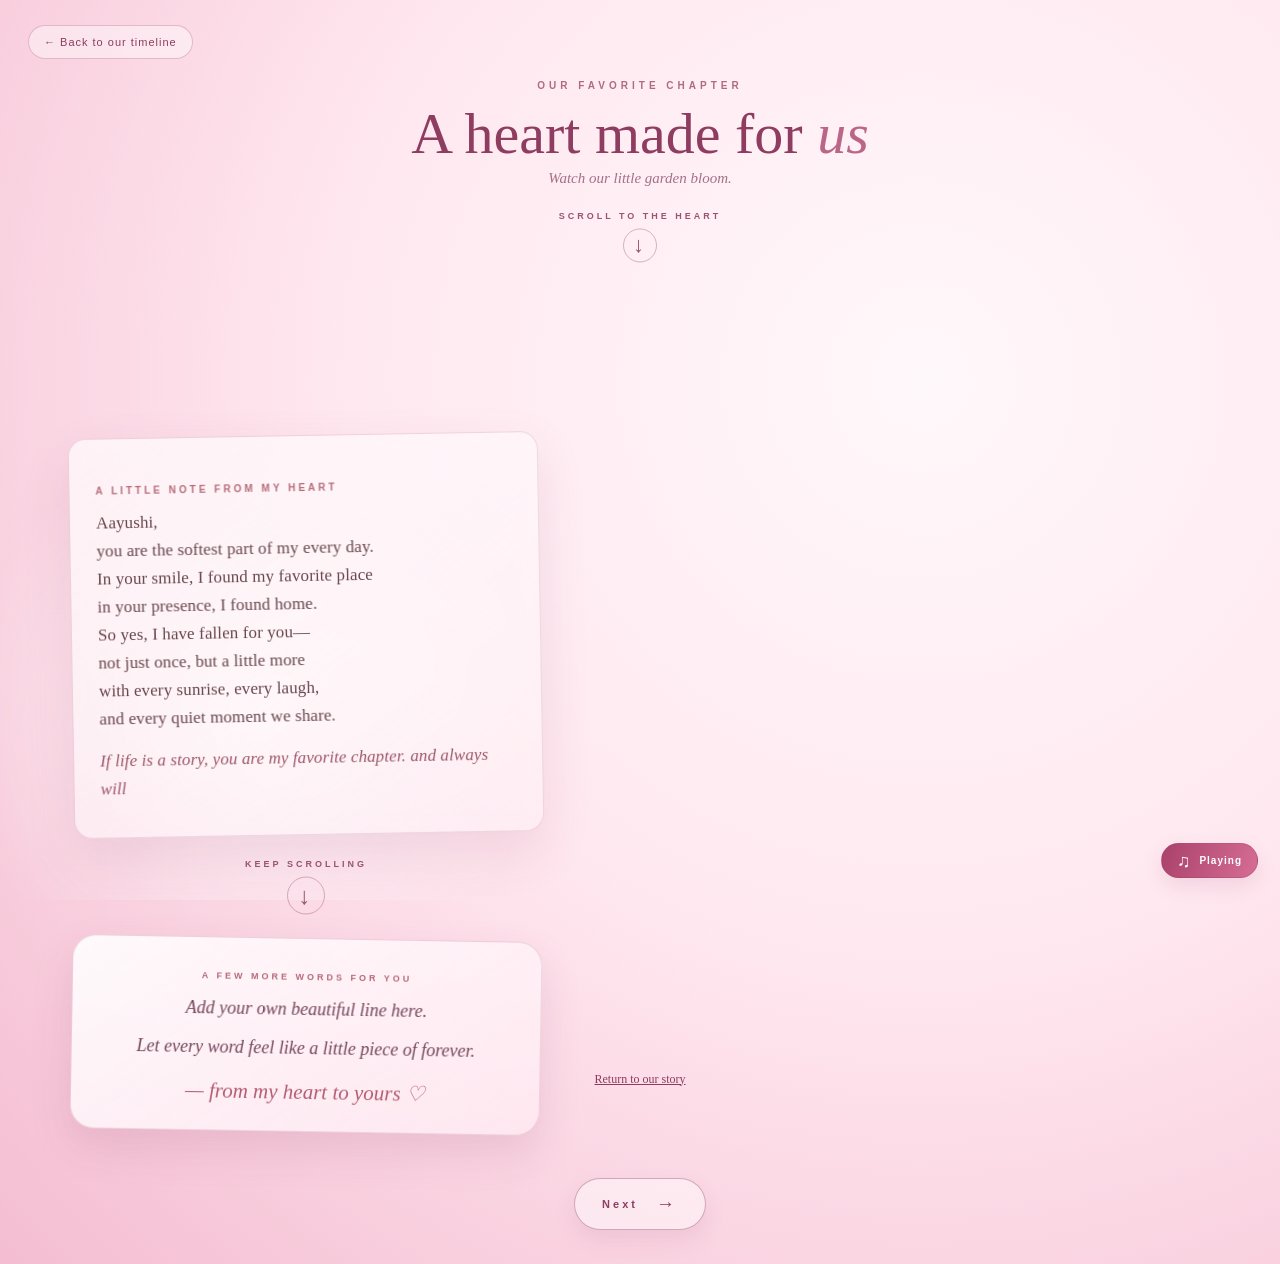
==== heart.html @ f947dd68 "Restore heart page column alignment Co-authored-by: Copilot <223556219+Copilot@users.noreply.github." ====
<!DOCTYPE HTML>
<html lang="en">
<head>
    <meta charset="UTF-8">
    <meta name="viewport" content="width=device-width, initial-scale=1.0">
    <title>Our Heart | Our Love Story</title>
    <link href="css/default.css" type="text/css" rel="stylesheet">
    <script type="text/javascript" src="js/jquery.js"></script>
    <script type="text/javascript" src="js/garden.js"></script>
    <script type="text/javascript" src="js/functions.js"></script>
</head>
<body class="heart-page">
    <audio id="heartSong" autoplay loop preload="auto">
        <source src="LIGHT%20IT%20UP.mp3" type="audio/mpeg">
    </audio>
    <button id="heartMusicToggle" class="heart-music-toggle" type="button" aria-pressed="false"
        aria-label="Play Light It Up">
        <span aria-hidden="true">♫</span><span id="heartMusicLabel">Play song</span>
    </button>
    <a class="back-to-gallery" href="index.html">← Back to our timeline</a>
    <header class="heart-heading">
        <span class="heart-eyebrow">OUR FAVORITE CHAPTER</span>
        <h1>A heart made for <em>us</em></h1>
        <p>Watch our little garden bloom.</p>
        <a class="heart-scroll-cue" href="#loveHeart">
            <span>SCROLL TO THE HEART</span>
            <strong aria-hidden="true">↓</strong>
        </a>
    </header>
    <div id="mainDiv">
        <div id="content">
            <div class="heart-copy-column">
              <div id="code" class="love-letter-code">
                <span class="letter-kicker">A little note from my heart</span><br>
                <span class="letter-line">Aayushi,</span><br>
                <span class="letter-line">you are the softest part of my every day.</span><br>
                <span class="letter-line">In your smile, I found my favorite place</span><br>
                <span class="letter-line">in your presence, I found home.</span><br>
                <span class="letter-line">So yes, I have fallen for you—</span><br>
                <span class="letter-line">not just once, but a little more</span><br>
                <span class="letter-line">with every sunrise, every laugh,</span><br>
                <span class="letter-line">and every quiet moment we share.</span><br>
                <span class="letter-ending">If life is a story, you are my favorite chapter. and always will</span>
              </div>
              <a class="heart-next-cue" href="#loveHeart" aria-label="Scroll down to our heart">
                <span>KEEP SCROLLING</span>
                <strong aria-hidden="true">↓</strong>
              </a>
              <section class="heart-writing-card" aria-label="A space for your message">
                <span class="writing-kicker">A few more words for you</span>
                <p class="writing-line">Add your own beautiful line here.</p>
                <p class="writing-line">Let every word feel like a little piece of forever.</p>
                <p class="writing-signature">— from my heart to yours ♡</p>
              </section>
            </div>
            <div id="loveHeart">
                <canvas id="garden"></canvas>
                <div id="words">
                    <div id="messages">
                        Aayushi, So yes I have fallen for you and its been this much time it run forever cause no matter what none can replace your place in me !
                        <div id="elapseClock"></div>
                    </div>
                    <div id="loveu">
                        <div class="signature">by sarthak</div>
                    </div>
                </div>
            </div>
        </div>
        <div id="copyright">
            <a href="index.html">Return to our story</a>
        </div>
    </div>
    <div class="next-step">
        <button id="nextButton" class="next-button" type="button">Next <span>→</span></button>
    </div>
    <div id="feedbackModal" class="feedback-modal" role="dialog" aria-modal="true"
        aria-labelledby="feedbackTitle" aria-describedby="feedbackText" hidden>
        <div class="feedback-card">
            <button id="feedbackClose" class="feedback-close" type="button" aria-label="Close">×</button>
            <span class="feedback-sparkle">✦</span>
            <h2 id="feedbackTitle">Did you like it, Aayushi?</h2>
            <p id="feedbackText">This little universe was made just for you.</p>
            <div id="feedbackActions" class="feedback-actions">
                <button class="feedback-choice" type="button" data-answer="yes">Yes, I loved it</button>
                <button class="feedback-choice feedback-choice-soft" type="button" data-answer="no">No</button>
            </div>
            <form id="feelingForm" class="feeling-form" hidden>
                <label for="feelingInput">Tell me what you feel</label>
                <textarea id="feelingInput" rows="3" maxlength="240" placeholder="Write from your heart..."></textarea>
                <button class="feedback-submit" type="submit">Text me on Insta what you felt ♡</button>
            </form>
            <p id="feedbackResult" class="feedback-result" role="status" aria-live="polite"></p>
        </div>
    </div>
    <script type="text/javascript">
        var offsetX;
        var offsetY;
        var together = new Date();
        together.setFullYear(2026, 7, 14);
        together.setHours(0, 0, 0, 0);

        if (!document.createElement("canvas").getContext) {
            var msg = document.createElement("div");
            msg.id = "errorMsg";
            msg.innerHTML = "Your browser does not support HTML5 canvas.";
            document.body.appendChild(msg);
            $("#code").css("display", "none");
        } else {
            function centerHeart() {
                offsetX = $("#garden").width() / 2;
                offsetY = $("#garden").height() / 2;
            }
            getHeartPoint = function (angle) {
                var radians = angle / Math.PI;
                var isMobile = gardenCanvas.width < 600;
                var size = isMobile ? 0.88 : 1.1;
                var heightSize = isMobile ? 0.82 : 1;
                var scale = Math.min(size, gardenCanvas.width / 670 * size, gardenCanvas.height / 625 * heightSize);
                var x = scale * 19.5 * (16 * Math.pow(Math.sin(radians), 3));
                var y = scale * -20 * (13 * Math.cos(radians) - 5 * Math.cos(2 * radians) -
                    2 * Math.cos(3 * radians) - Math.cos(4 * radians));
                return [offsetX + x, offsetY + y];
            };
            centerHeart();
            setTimeout(startHeartAnimation, 1500);
            timeElapse(together);
            setInterval(function () { timeElapse(together); }, 500);
            adjustCodePosition();
            $(window).resize(centerHeart);
        }

        (function () {
            var song = document.getElementById("heartSong");
            var toggle = document.getElementById("heartMusicToggle");
            var label = document.getElementById("heartMusicLabel");
            if (!song || !toggle || !label) {
                return;
            }
            function updateMusicState(isPlaying) {
                toggle.classList.toggle("heart-music-playing", isPlaying);
                toggle.setAttribute("aria-pressed", String(isPlaying));
                toggle.setAttribute("aria-label", isPlaying ? "Pause Light It Up" : "Play Light It Up");
                label.textContent = isPlaying ? "Playing" : "Play song";
            }
            function tryToPlay() {
                song.play().then(function () {
                    updateMusicState(true);
                }).catch(function () {
                    updateMusicState(false);
                });
            }
            song.addEventListener("play", function () { updateMusicState(true); });
            song.addEventListener("pause", function () { updateMusicState(false); });
            toggle.addEventListener("click", function () {
                if (song.paused) {
                    tryToPlay();
                } else {
                    song.pause();
                }
            });
            tryToPlay();
        }());
    </script>
    <script type="text/javascript" src="js/heart-feedback.js"></script>
</body>
</html>
---- css/default.css ----
@charset "UTF-8";
body{margin:0;padding:0;background:#ffe;font-size:12px;overflow:auto}#heartPage{display:none}body.passcode-locked{overflow:hidden}.passcode-gate{position:fixed;z-index:1000;inset:0;display:flex;align-items:center;justify-content:center;background:radial-gradient(circle at center,#fff8fb 0,#fce3ec 48%,#e99aba 150%);color:#a03d68;opacity:1;transition:opacity .5s ease}.passcode-gate-hidden{opacity:0;pointer-events:none}.passcode-card{width:min(100% - 40px,390px);margin-top:-12px;text-align:center}.lock-icon{position:relative;width:76px;height:92px;margin:0 auto 12px}.lock-shackle{position:absolute;top:0;left:17px;width:42px;height:44px;border:8px solid #a5416b;border-bottom:0;border-radius:28px 28px 0 0;box-sizing:border-box}.lock-body{position:absolute;left:3px;bottom:0;width:70px;height:51px;border-radius:10px;background:linear-gradient(135deg,#b64f79,#9d3c67);box-shadow:0 12px 18px rgba(133,45,87,.18)}.lock-keyhole{position:absolute;top:13px;left:30px;width:11px;height:21px;border-radius:8px 8px 4px 4px;background:#fff}.lock-keyhole:before{content:"";position:absolute;top:0;left:-3px;width:17px;height:17px;border-radius:50%;background:#fff}.passcode-card h1{margin:0 0 7px;font-family:"Snell Roundhand","Apple Chancery","Brush Script MT",cursive;font-size:48px;font-weight:400;line-height:1;color:#9e3d68}.passcode-card p{margin:0 0 21px;letter-spacing:5px;font-family:Arial,sans-serif;font-size:8px;color:#aa7890}.passcode-card form{display:flex;flex-direction:column;align-items:center}.passcode-card input{width:169px;height:42px;padding:0 14px;border:1px solid #edabc4;border-radius:24px;outline:0;background:rgba(255,255,255,.55);box-sizing:border-box;text-align:center;font-size:17px;letter-spacing:4px;color:#9e3d68}.passcode-card input::placeholder{color:#c5a2af;letter-spacing:5px}.passcode-card input:focus{border-color:#bd5a83;box-shadow:0 0 0 3px rgba(189,90,131,.12)}.passcode-card input.passcode-error{animation:passcode-shake .3s ease;border-color:#bd4a73}.passcode-card button{margin-top:11px;width:127px;height:34px;border:0;border-radius:20px;background:linear-gradient(100deg,#b4426d,#d46691);box-shadow:0 5px 12px rgba(166,58,104,.14);color:#fff;font-size:9px;cursor:pointer}.passcode-card button:hover{filter:brightness(1.06)}.passcode-card button:active{transform:translateY(1px)}.passcode-message{min-height:18px;margin-top:8px;font:10px Arial,sans-serif;color:#a13f68}.sr-only{position:absolute;width:1px;height:1px;padding:0;margin:-1px;overflow:hidden;clip:rect(0,0,0,0);white-space:nowrap;border:0}@keyframes passcode-shake{0%,100%{transform:translateX(0)}25%{transform:translateX(-5px)}75%{transform:translateX(5px)}}#mainDiv{width:100%;height:100%}#loveHeart{float:left;width:670px;height:625px}#garden{width:100%;height:100%}#elapseClock{text-align:right;font-size:18px;margin-top:10px;margin-bottom:10px}#words{font-family:"sans-serif";width:500px;font-size:24px;color:#666}#messages{display:none}#elapseClock .digit{font-family:"digit";font-size:36px}#loveu{padding:5px;font-size:22px;margin-top:80px;margin-right:120px;text-align:right;display:none}#loveu .signature{margin-top:10px;font-size:20px;font-style:italic}#clickSound{display:none}#code{float:left;width:440px;height:400px;color:#333;font-family:"Consolas","Monaco","Bitstream Vera Sans Mono","Courier New","sans-serif";font-size:12px}#code .string{color:#2a36ff}#code .keyword{color:#7f0055;font-weight:bold}#code .placeholder{margin-left:15px}#code .space{margin-left:7px}#code .comments{color:#3f7f5f}#copyright{margin-top:10px;text-align:center;width:100%;color:#666}#errorMsg{width:100%;text-align:center;font-size:24px;position:absolute;top:100px;left:0}#copyright a{color:#666}

.love-gallery{position:relative;overflow:hidden;min-height:100vh;padding:110px 24px 120px;background:#f6f0ed;color:#39302f;isolation:isolate}.love-gallery:before{content:"";position:absolute;z-index:-1;inset:0;background:radial-gradient(circle at 82% 18%,rgba(237,177,183,.4),transparent 28%),radial-gradient(circle at 10% 72%,rgba(225,185,174,.3),transparent 30%)}.love-gallery:after{content:"";position:absolute;z-index:-1;inset:0;opacity:.24;pointer-events:none;background-image:radial-gradient(rgba(120,85,72,.18) .6px,transparent .6px);background-size:6px 6px;mask-image:linear-gradient(to bottom,transparent,#000 16%,#000 82%,transparent)}.gallery-orb{position:absolute;z-index:-1;border-radius:50%;filter:blur(2px);opacity:.45}.gallery-orb-one{top:12%;right:-90px;width:260px;height:260px;background:#edbdc9}.gallery-orb-two{top:54%;left:-130px;width:300px;height:300px;background:#e9c9b2}.gallery-hero{max-width:980px;margin:0 auto 100px;text-align:center}.eyebrow{margin:0 0 18px;color:#ae775b;font:600 10px Arial,sans-serif;letter-spacing:5px}.gallery-hero h2{margin:0;color:#332a29;font:400 clamp(48px,8vw,94px)/.92 Georgia,serif;letter-spacing:-4px}.gallery-hero h2 em{color:#ae775b;font-style:italic}.gallery-intro{max-width:400px;margin:25px auto 20px;color:#897b79;font:15px/1.7 Georgia,serif}.hero-note{display:inline-flex;position:relative;align-items:center;gap:10px;margin:0 auto 34px;padding:10px 18px 10px 15px;color:#9a6c5a;background:#f7e7c9;box-shadow:2px 5px 0 rgba(181,118,96,.12);font:italic 13px "Brush Script MT","Segoe Script",cursive;transform:rotate(-2deg)}.note-pin{width:7px;height:7px;border-radius:50%;background:#b57660;box-shadow:0 1px 3px rgba(80,40,30,.3)}.scroll-hint{display:block;color:#ae775b;font:10px Arial,sans-serif;letter-spacing:3px}.scroll-hint span{display:inline-block;margin-left:8px;font-size:18px;animation:float-arrow 1.6s ease-in-out infinite}.timeline{position:relative;max-width:900px;margin:auto;padding:10px 0}.timeline-line{position:absolute;top:0;bottom:0;left:50%;width:1px;background:linear-gradient(#d8b09c,#ad796c,#d8b09c)}.timeline-item{position:relative;display:grid;grid-template-columns:1fr 1fr;gap:90px;align-items:center;width:100%;margin-bottom:110px;transition:transform .35s ease;transform-style:preserve-3d}.timeline-item:before{content:"";position:absolute;z-index:2;top:50%;left:50%;width:13px;height:13px;border:3px solid #f6f0ed;border-radius:50%;background:#b57660;box-shadow:0 0 0 1px #b57660;transform:translate(-50%,-50%)}.timeline-right .timeline-copy{grid-column:2}.timeline-right .timeline-photo{grid-column:1;grid-row:1}.timeline-copy{padding:0 20px}.timeline-year{display:block;margin-bottom:14px;color:#b57660;font:400 30px Georgia,serif}.timeline-copy h3{margin:0 0 12px;color:#3e302e;font:400 30px Georgia,serif}.timeline-copy p{max-width:285px;margin:0;color:#857774;font:14px/1.8 Arial,sans-serif}.memory-note{display:block;margin-top:16px;color:#b57660;font:italic 13px "Brush Script MT","Segoe Script",cursive;transform:rotate(-2deg)}.timeline-photo{height:275px;background-position:center;background-size:cover;box-shadow:18px 20px 0 rgba(188,139,115,.12);transition:box-shadow .35s ease}.tilt-card:hover .timeline-photo{box-shadow:10px 12px 0 rgba(188,139,115,.22)}.photo-beginning{background-image:linear-gradient(135deg,rgba(110,55,40,.15),rgba(239,194,165,.2)),url("https://images.unsplash.com/photo-1518199266791-5375a83190b7?auto=format&fit=crop&w=700&q=85")}.photo-adventure{background-image:linear-gradient(135deg,rgba(164,91,72,.12),rgba(247,205,192,.12)),url("https://images.unsplash.com/photo-1500534623283-312aade485b7?auto=format&fit=crop&w=700&q=85")}.photo-home{background-image:linear-gradient(135deg,rgba(65,45,40,.1),rgba(247,207,192,.14)),url("https://images.unsplash.com/photo-1516589178581-6cd7833ae3b2?auto=format&fit=crop&w=700&q=85")}.photo-forever{background-image:linear-gradient(135deg,rgba(116,55,52,.1),rgba(242,190,190,.2)),url("https://images.unsplash.com/photo-1522673607200-164d1b6ce486?auto=format&fit=crop&w=700&q=85")}.gallery-finale{margin:30px auto 0;text-align:center}.finale-heart{display:block;margin-bottom:12px;color:#b57660;font-size:48px;line-height:1;animation:heart-pulse 1.7s ease-in-out infinite}.finale-kicker{margin:0 0 9px!important;color:#ae775b!important;font:600 10px Arial,sans-serif!important;letter-spacing:4px}.gallery-finale p{margin:0 0 24px;color:#897b79;font:italic 18px Georgia,serif}.heart-page-button{display:inline-flex;align-items:center;gap:18px;padding:15px 25px;border:1px solid #b57660;border-radius:99px;color:#98614e;background:rgba(255,255,255,.4);font:11px Arial,sans-serif;letter-spacing:2px;text-decoration:none;transition:.3s ease}.heart-page-button:hover{color:#fff;background:#b57660;transform:translateY(-3px);box-shadow:0 10px 20px rgba(181,118,96,.25)}.heart-page-button span{font-size:20px;line-height:10px}.love-gallery-visible{animation:gallery-in .8s ease both}@keyframes gallery-in{from{opacity:0;transform:translateY(10px)}to{opacity:1;transform:none}}@keyframes float-arrow{50%{transform:translateY(5px)}}@keyframes heart-pulse{50%{transform:scale(1.12)}}@media(max-width:700px){.love-gallery{padding:75px 20px 80px}.gallery-hero{margin-bottom:70px}.gallery-hero h2{letter-spacing:-2px}.hero-note{font-size:12px}.timeline-line{left:12px}.timeline-item,.timeline-right{display:flex;flex-direction:column;align-items:stretch;gap:25px;margin-bottom:75px;padding-left:35px}.timeline-item:before{left:12px;top:34px}.timeline-right .timeline-photo{order:0}.timeline-right .timeline-copy{order:1}.timeline-copy{padding:0}.timeline-photo{height:230px}.timeline-copy p{max-width:none}}
.heart-page{min-height:100vh;background:radial-gradient(circle at 72% 30%,#fff8fb,#ffe8f0 45%,#f4bdd1);color:#6f3150;overflow-x:hidden}.heart-page:before{content:"";position:fixed;inset:0;pointer-events:none;background:radial-gradient(circle at 20% 80%,rgba(255,255,255,.65),transparent 24%)}.heart-heading{position:relative;z-index:2;padding-top:78px;text-align:center}.heart-eyebrow{color:#ae6b84;font:600 10px Arial,sans-serif;letter-spacing:4px}.heart-heading h1{margin:12px 0 7px;color:#8f3c61;font:400 clamp(35px,5vw,58px)/1 Georgia,serif}.heart-heading h1 em{color:#bb6686;font-style:italic}.heart-heading p{margin:0;color:#a37187;font:italic 15px Georgia,serif}.heart-scroll-cue{display:inline-flex;flex-direction:column;align-items:center;gap:7px;margin-top:24px;color:#9a5472;text-decoration:none;font:600 9px Arial,sans-serif;letter-spacing:3px;transition:color .25s ease}.heart-scroll-cue strong{display:grid;place-items:center;width:34px;height:34px;border:1px solid rgba(154,84,114,.4);border-radius:50%;font:22px Georgia,serif;animation:scroll-heart-cue 1.7s ease-in-out infinite}.heart-scroll-cue:hover{color:#7d2f55}.heart-scroll-cue:hover strong{background:rgba(255,255,255,.55);transform:translateY(3px)}.heart-page #mainDiv{position:relative;min-height:100vh;padding:35px 24px 35px;box-sizing:border-box}.heart-page #content{display:flex;align-items:center;justify-content:center;gap:30px;max-width:1120px;margin:0 auto}.heart-page #code{float:none;width:390px;height:auto;color:#7d4d61;background:linear-gradient(145deg,rgba(255,255,255,.68),rgba(255,244,248,.42));border:1px solid rgba(184,105,139,.22);border-radius:18px;padding:28px 26px;box-sizing:border-box;box-shadow:0 20px 50px rgba(145,59,98,.12);font-size:13px;line-height:1.65;backdrop-filter:blur(10px);overflow:hidden;white-space:normal;word-break:normal}.heart-page #code .comments{color:#477765}.heart-page #code .string{color:#713bb0}.heart-page #code .keyword{color:#9b2765}.heart-page #code br{line-height:1.65}.heart-page #loveHeart{float:none;width:670px;height:625px;position:relative}.heart-page #words{color:#79304f}.heart-page #messages{font-size:18px}.heart-page #loveu{color:#8e3b5d}.back-to-gallery{position:absolute;z-index:3;top:25px;left:28px;padding:10px 15px;border:1px solid rgba(160,61,104,.28);border-radius:99px;color:#8e3b5d;background:rgba(255,255,255,.42);font:11px Arial,sans-serif;letter-spacing:1px;text-decoration:none;transition:.25s ease}.back-to-gallery:hover{color:#fff;background:#b64f79;transform:translateX(-3px)}.heart-page #copyright{position:relative;z-index:2;margin:12px auto 0;color:#9c657e}.heart-page #copyright a{color:#8e3b5d}@keyframes scroll-heart-cue{50%{transform:translateY(7px);box-shadow:0 7px 18px rgba(154,84,114,.18)}}@media(max-width:900px){.heart-heading{padding:75px 20px 0}.heart-heading h1{font-size:38px}.heart-page #content{flex-direction:column-reverse;gap:10px}.heart-page #code{width:min(670px,100%);font-size:11px}.heart-page #loveHeart{width:min(670px,100%);height:520px}.heart-page #garden{width:100%}.heart-page #copyright{margin-top:0}}

*,*:before,*:after{box-sizing:border-box}html{scroll-behavior:smooth}body{max-width:100%;overflow-x:hidden}.love-gallery{width:100%;overflow-x:hidden}.timeline-item{min-width:0}.timeline-copy,.timeline-photo{min-width:0}
@media(max-width:600px){.passcode-card{width:calc(100% - 32px)}.passcode-card h1{font-size:42px}.passcode-card p{letter-spacing:3px;font-size:7px}.passcode-card input{width:190px;height:46px}.passcode-card button{width:145px;height:38px;font-size:10px}.gallery-hero h2{font-size:clamp(44px,14vw,68px)}.gallery-intro{font-size:14px}.timeline-item{width:100%}.timeline-copy h3{font-size:26px}.timeline-year{font-size:27px}.timeline-photo{width:100%;height:220px}.heart-page #mainDiv{padding:80px 14px 24px}.heart-page #content{width:100%!important;height:auto!important;gap:24px}.heart-page #loveHeart{width:100%!important;height:390px}.heart-page #garden{display:block;width:100%;height:100%}.heart-page #code{width:100%!important;height:auto!important;padding:20px 16px;font-size:11px;line-height:1.55;overflow-wrap:anywhere}.heart-page #messages{font-size:17px}.heart-page #elapseClock .digit{font-size:27px}.heart-page #loveu{font-size:19px;margin-right:0}.back-to-gallery{top:17px;left:14px;font-size:10px}.heart-page #copyright{font-size:11px;line-height:1.5;padding:0 25px}}
@media(min-width:601px) and (max-width:900px){.love-gallery{padding-left:32px;padding-right:32px}.heart-page #mainDiv{padding-left:28px;padding-right:28px}.heart-page #content{width:100%!important;height:auto!important}.heart-page #loveHeart{width:100%!important;height:520px}.heart-page #code{width:100%!important;height:auto!important}}

.feedback-open{overflow:hidden}.next-step{position:relative;z-index:4;text-align:center;padding:16px 20px 34px}.next-button{display:inline-flex;align-items:center;gap:18px;padding:14px 27px;border:1px solid rgba(142,60,97,.38);border-radius:99px;color:#8e3c61;background:rgba(255,255,255,.48);font:600 11px Arial,sans-serif;letter-spacing:3px;cursor:pointer;box-shadow:0 10px 22px rgba(142,60,97,.1);transition:.3s ease}.next-button span{font-size:19px;transition:transform .3s ease}.next-button:hover{color:#fff;background:#ae4e78;transform:translateY(-3px);box-shadow:0 14px 28px rgba(142,60,97,.2)}.next-button:hover span{transform:translateX(4px)}.feedback-modal{position:fixed;z-index:20;inset:0;display:grid;place-items:center;padding:20px;background:rgba(90,39,65,.28);backdrop-filter:blur(8px)}.feedback-modal[hidden],.feedback-actions[hidden],.feeling-form[hidden]{display:none}.feedback-card{position:relative;width:min(100%,440px);padding:42px 30px 32px;border:1px solid rgba(255,255,255,.7);border-radius:26px;text-align:center;background:linear-gradient(145deg,#fffaf8,#ffe4ec);box-shadow:0 28px 80px rgba(88,37,65,.25);animation:feedback-pop .4s cubic-bezier(.2,.8,.2,1)}.feedback-close{position:absolute;top:13px;right:17px;width:30px;height:30px;border:0;border-radius:50%;color:#a45a78;background:rgba(179,97,133,.1);font-size:23px;line-height:1;cursor:pointer}.feedback-sparkle{color:#c27c98;font-size:28px}.feedback-card h2{margin:13px 0 10px;color:#833856;font:400 clamp(25px,6vw,34px)/1.1 Georgia,serif}.feedback-card p{margin:0 auto 24px;max-width:320px;color:#986b7e;font:italic 15px/1.6 Georgia,serif}.feedback-actions{display:flex;justify-content:center;gap:10px}.feedback-choice,.feedback-submit{min-height:44px;padding:12px 18px;border:0;border-radius:99px;color:#fff;background:linear-gradient(110deg,#a9416b,#d56d94);font:600 11px Arial,sans-serif;cursor:pointer;box-shadow:0 8px 16px rgba(169,65,107,.16);transition:.25s ease}.feedback-choice:hover,.feedback-submit:hover{transform:translateY(-2px);filter:brightness(1.05)}.feedback-choice-soft{color:#9d5673;background:rgba(255,255,255,.7);border:1px solid #e5afc2;box-shadow:none}.feeling-form{text-align:left}.feeling-form label{display:block;margin-bottom:8px;color:#8e4967;font:600 11px Arial,sans-serif;letter-spacing:1px}.feeling-form textarea{width:100%;padding:12px;border:1px solid #e1a9bc;border-radius:14px;outline:0;resize:vertical;color:#75425a;background:rgba(255,255,255,.7);font:14px/1.5 Georgia,serif}.feeling-form textarea:focus{box-shadow:0 0 0 3px rgba(180,80,120,.13)}.feedback-submit{display:block;margin:12px auto 0}.feedback-result{min-height:24px!important;margin-top:17px!important;margin-bottom:0!important;color:#9c4c70!important;font-size:13px!important}@keyframes feedback-pop{from{opacity:0;transform:scale(.92) translateY(15px)}to{opacity:1;transform:none}}@media(max-width:600px){.next-step{padding-bottom:28px}.feedback-card{padding:38px 20px 25px}.feedback-actions{flex-direction:column}.feedback-choice{width:100%}}

.music-toggle{position:fixed;z-index:110;right:22px;bottom:22px;display:flex;align-items:center;gap:8px;padding:11px 15px;border:1px solid rgba(164,67,107,.28);border-radius:99px;color:#963e67;background:rgba(255,247,251,.8);box-shadow:0 8px 20px rgba(146,54,96,.12);font:600 10px Arial,sans-serif;letter-spacing:1px;cursor:pointer;opacity:0;pointer-events:none;transform:translateY(10px);transition:.3s ease}.music-toggle span:first-child{font-size:18px;line-height:10px}.music-playing{color:#fff;background:linear-gradient(110deg,#a9416b,#d56d94)}body:not(.passcode-locked) .music-toggle{opacity:1;pointer-events:auto;transform:none}.music-toggle:hover{transform:translateY(-3px)!important}@media(max-width:600px){.music-toggle{right:14px;bottom:14px;padding:10px 13px}}

.memory-gallery{max-width:900px;margin:30px auto 110px;padding:65px 0 20px;border-top:1px solid rgba(174,119,91,.28);text-align:center}.memory-gallery-heading h3{margin:0;color:#3e302e;font:400 clamp(32px,5vw,52px)/1.02 Georgia,serif;letter-spacing:-1px}.memory-gallery-heading h3 em{color:#ae775b;font-style:italic}.memory-gallery-grid{display:grid;grid-template-columns:repeat(3,1fr);gap:28px;align-items:start;margin-top:55px;perspective:1000px}.memory-polaroid{position:relative;margin:0;padding:12px 12px 18px;background:#fffdf8;box-shadow:0 18px 30px rgba(111,75,61,.15);transition:transform .35s ease,box-shadow .35s ease}.memory-polaroid:before{content:"";position:absolute;z-index:2;top:-9px;left:50%;width:47px;height:18px;background:rgba(247,225,170,.72);transform:translateX(-50%) rotate(-3deg)}.memory-polaroid:nth-child(2):before{transform:translateX(-50%) rotate(4deg);background:rgba(234,195,194,.7)}.memory-polaroid:nth-child(3):before{transform:translateX(-50%) rotate(-5deg);background:rgba(198,220,201,.65)}.memory-polaroid-one{transform:rotate(-4deg)}.memory-polaroid-two{transform:translateY(18px) rotate(2deg)}.memory-polaroid-three{transform:rotate(4deg)}.memory-polaroid-four{transform:translateY(18px) rotate(-3deg)}.memory-polaroid:hover{z-index:3;transform:translateY(-10px) rotate(0) scale(1.05);box-shadow:0 26px 42px rgba(111,75,61,.23)}.memory-image{display:block;width:100%;height:220px;object-fit:cover;object-position:center;background-position:center;background-size:cover;filter:saturate(.82) sepia(.08)}.memory-image-one{background-image:linear-gradient(135deg,rgba(130,67,57,.08),rgba(247,196,183,.18)),url("https://images.unsplash.com/photo-1518199266791-5375a83190b7?auto=format&fit=crop&w=600&q=85")}.memory-image-two{background-image:linear-gradient(135deg,rgba(70,53,46,.08),rgba(244,204,185,.15)),url("https://images.unsplash.com/photo-1516589178581-6cd7833ae3b2?auto=format&fit=crop&w=600&q=85")}.memory-image-three{background-image:linear-gradient(135deg,rgba(110,55,52,.08),rgba(244,193,193,.16)),url("https://images.unsplash.com/photo-1522673607200-164d1b6ce486?auto=format&fit=crop&w=600&q=85")}.memory-video-four{background:#d6b7a4}.memory-polaroid figcaption{padding-top:14px;color:#8c6558;font:italic 16px "Brush Script MT","Segoe Script",cursive}.memory-gallery .eyebrow{margin-bottom:14px}@media(max-width:700px){.memory-gallery{margin-bottom:80px;padding-top:50px}.memory-gallery-grid{grid-template-columns:1fr;gap:34px;max-width:290px;margin:40px auto 0}.memory-polaroid,.memory-polaroid-two,.memory-polaroid-three,.memory-polaroid-four{transform:rotate(-2deg)}.memory-polaroid:nth-child(2){transform:rotate(2deg)}.memory-polaroid:nth-child(3){transform:rotate(-3deg)}.memory-polaroid:nth-child(4){transform:rotate(2deg)}.memory-image{height:260px}}

.timeline{perspective:1400px}.timeline-item{opacity:0;transform:translateY(55px) rotateX(8deg);transition:opacity .8s ease,transform .8s cubic-bezier(.2,.75,.25,1)}.timeline-item-visible{opacity:1;transform:none}.timeline-item:nth-of-type(3){transition-delay:.08s}.timeline-item:nth-of-type(4){transition-delay:.16s}.timeline-item:nth-of-type(5){transition-delay:.24s}.timeline-copy{position:relative;z-index:1;padding:34px 30px 30px;background:linear-gradient(135deg,#ffe8a9,#f8d58c);box-shadow:8px 12px 0 rgba(170,111,77,.1),0 18px 35px rgba(122,76,57,.12);transform:rotate(-1.5deg);transition:transform .35s ease,box-shadow .35s ease}.timeline-right .timeline-copy{transform:rotate(1.5deg)}.timeline-item:hover .timeline-copy{transform:rotate(0) translateZ(22px) scale(1.03);box-shadow:12px 16px 0 rgba(170,111,77,.12),0 25px 42px rgba(122,76,57,.2)}.timeline-copy:before{content:"";position:absolute;top:10px;right:18px;width:42px;height:12px;background:rgba(255,245,209,.7);transform:rotate(4deg)}.timeline-copy h3{font-size:34px}.timeline-copy p{font-size:15px}.memory-note{margin-top:24px;font-size:24px;line-height:1.05;color:#785248}.timeline-photo{position:relative;overflow:hidden;height:310px;transform:translateZ(18px);border:9px solid #fffaf2;background-color:#d6b7a4}.timeline-photo video{display:block;width:100%;height:100%;object-fit:cover;filter:saturate(.82) sepia(.08);transition:transform .7s ease,filter .4s ease}.timeline-item:hover .timeline-photo video{transform:scale(1.07);filter:saturate(1.05) sepia(0)}.video-caption{position:absolute;left:14px;bottom:12px;padding:7px 10px;color:#fff;background:rgba(65,40,36,.68);font:italic 11px Georgia,serif;letter-spacing:.2px}.photo-beginning,.photo-adventure,.photo-home,.photo-forever{background-image:none}.timeline-item:after{content:"\2726";position:absolute;z-index:3;top:14%;left:calc(50% - 11px);color:#c28b6d;font-size:18px;animation:sparkle 2.2s ease-in-out infinite}.gallery-finale{position:relative;padding-top:35px}.gallery-finale:before{content:"";position:absolute;top:0;left:50%;width:1px;height:25px;background:#bd8870}.finale-kicker{letter-spacing:5px}.hero-note{font-size:20px;padding:14px 24px}.note-pin{width:10px;height:10px}.love-gallery-visible .hero-note{animation:note-arrive .8s .3s both}@keyframes note-arrive{from{opacity:0;transform:translateY(12px) rotate(-7deg)}to{opacity:1;transform:rotate(-2deg)}}@keyframes sparkle{50%{transform:translateY(-8px) rotate(90deg);opacity:.45}}
.timeline-still{display:block;width:100%;height:100%;object-fit:cover;object-position:center;filter:saturate(.82) sepia(.08);transition:transform .7s ease,filter .4s ease}.timeline-item:hover .timeline-still{transform:scale(1.07);filter:saturate(1.05) sepia(0)}
@media(max-width:700px){.hero-note{font-size:17px;padding:13px 16px}.timeline-copy{padding:28px 22px 24px}.timeline-copy h3{font-size:29px}.memory-note{font-size:21px}.timeline-photo{height:235px}.timeline-item:after{left:2px;top:20px}.video-caption{font-size:10px;max-width:calc(100% - 28px)}}
.love-letter-code{width:470px!important;height:auto!important;min-height:400px;padding:28px 30px;box-sizing:border-box;border:1px solid rgba(184,112,121,.2);border-radius:18px;background:linear-gradient(145deg,rgba(255,250,247,.94),rgba(255,235,235,.78));box-shadow:0 18px 40px rgba(136,73,83,.14),inset 0 1px 0 rgba(255,255,255,.8);color:#68464d!important;font-family:"Baskerville","Iowan Old Style","Palatino Linotype",Georgia,serif!important;font-size:17px!important;line-height:1.65;letter-spacing:.1px;transform:rotate(-1deg)}.love-letter-code:before{content:"";display:block;margin-bottom:8px}.love-letter-code .letter-kicker{display:inline-block;margin-bottom:13px;color:#b56a79;font:600 10px/1 Arial,sans-serif;letter-spacing:3px;text-transform:uppercase}.love-letter-code .letter-ending{display:inline-block;margin-top:14px;color:#9c5669;font-style:italic}.love-letter-code .letter-signature{display:inline-block;margin-top:14px;color:#b45b73;font:italic 20px/1.2 "Snell Roundhand","Apple Chancery","Brush Script MT",cursive}@media(max-width:600px){.love-letter-code{width:calc(100vw - 40px)!important;min-height:0;padding:23px 20px;font-size:15px!important;line-height:1.58;transform:none}.love-letter-code .letter-kicker{font-size:9px;letter-spacing:2px}}
.heart-page #messages{max-width:calc(100vw - 40px);overflow-wrap:anywhere;word-break:normal}
@media(max-width:600px){.heart-page #mainDiv{width:100%;overflow:hidden}.heart-page #content{display:flex!important;flex-direction:column!important;align-items:center;width:100%!important;height:auto!important;margin:0!important;padding:0 0 24px;box-sizing:border-box}.heart-page #code{float:none;width:calc(100% - 40px)!important;max-width:470px;box-sizing:border-box;margin:0 auto 34px!important;order:1}.heart-page #loveHeart{float:none;order:2;width:100%!important;height:390px!important;margin:0!important}.heart-page #words{left:0!important;top:120px!important;width:100%!important;max-width:100%!important;padding:0 20px;box-sizing:border-box;text-align:center;font-size:15px}.heart-page #messages{width:100%;max-width:100%;font-size:15px;line-height:1.35;text-align:center}.heart-page #elapseClock{text-align:center;font-size:12px;margin-top:8px}.heart-page #elapseClock .digit{font-size:22px}.heart-page #loveu{margin:30px 0 0;padding:0;font-size:17px;text-align:center}.heart-page #copyright{margin:0;padding-bottom:20px}.heart-page #garden{width:100%;height:100%}.heart-music-toggle{right:14px;bottom:14px;padding:10px 13px;font-size:9px}}
.heart-music-toggle{position:fixed;z-index:110;right:22px;bottom:22px;display:flex;align-items:center;gap:8px;padding:11px 15px;border:1px solid rgba(164,67,107,.28);border-radius:99px;color:#963e67;background:rgba(255,247,251,.88);box-shadow:0 8px 20px rgba(146,54,96,.12);font:600 10px Arial,sans-serif;letter-spacing:1px;cursor:pointer}.heart-music-toggle span:first-child{font-size:18px;line-height:10px}.heart-music-playing{color:#fff;background:linear-gradient(110deg,#a9416b,#d56d94)}
.heart-page #content{width:min(100%,760px)!important;flex-direction:column!important;gap:30px}.heart-page #code{float:none;width:min(100%,470px);height:auto;margin:0!important}.heart-next-cue{display:flex;flex-direction:column;align-items:center;gap:7px;color:#9a5472;text-decoration:none;font:600 9px Arial,sans-serif;letter-spacing:3px}.heart-next-cue strong{display:grid;place-items:center;width:38px;height:38px;border:1px solid rgba(154,84,114,.4);border-radius:50%;font:24px Georgia,serif;animation:heart-arrow-bounce 1.7s ease-in-out infinite}.heart-next-cue:hover{color:#7d2f55}.heart-writing-card{width:min(100% - 40px,560px);padding:30px 32px 26px;box-sizing:border-box;border:1px solid rgba(184,105,139,.24);border-radius:24px;background:linear-gradient(145deg,rgba(255,255,255,.88),rgba(255,234,242,.8));box-shadow:0 18px 42px rgba(145,59,98,.14);text-align:center;transform:rotate(1deg)}.writing-kicker{color:#b56a79;font:600 9px Arial,sans-serif;letter-spacing:3px;text-transform:uppercase}.heart-writing-card h2{margin:12px 0 7px;color:#8f3c61;font:400 clamp(26px,4vw,38px)/1.05 Georgia,serif}.writing-prompt{max-width:420px;margin:0 auto 18px;color:#9b7081;font:italic 15px/1.55 Georgia,serif}.heart-writing-card textarea{display:block;width:100%;min-height:110px;padding:15px;box-sizing:border-box;resize:vertical;border:1px dashed rgba(181,106,121,.5);border-radius:14px;outline:0;color:#75465b;background:rgba(255,255,255,.58);font:italic 16px/1.5 "Snell Roundhand","Apple Chancery","Brush Script MT",cursive}.heart-writing-card textarea:focus{border-color:#b45b73;box-shadow:0 0 0 3px rgba(180,91,115,.12)}@keyframes heart-arrow-bounce{50%{transform:translateY(8px);box-shadow:0 8px 18px rgba(154,84,114,.18)}}
.heart-next-cue{order:2}.heart-writing-card{order:3}.heart-page #loveHeart{order:4}@media(max-width:600px){.heart-next-cue{margin:0 0 2px}.heart-writing-card{width:calc(100% - 40px);padding:24px 20px 21px;transform:none}.heart-writing-card h2{font-size:28px}.writing-prompt{font-size:14px}.heart-writing-card textarea{min-height:125px;font-size:15px}.heart-page #loveHeart{height:440px!important}.heart-page #words{top:130px!important}}
.heart-writing-card .writing-prompt,.heart-writing-card textarea{display:none}.heart-writing-card .writing-line{margin:12px 0 0;color:#75465b;font:italic 18px/1.5 "Snell Roundhand","Apple Chancery","Brush Script MT",cursive}.heart-writing-card .writing-signature{margin:18px 0 0;color:#b45b73;font:italic 21px/1.2 "Snell Roundhand","Apple Chancery","Brush Script MT",cursive}@media(max-width:600px){.heart-writing-card{padding:24px 20px 21px;transform:none}.heart-writing-card .writing-line{font-size:17px}.heart-writing-card .writing-signature{font-size:20px}.heart-page #words{top:142px!important;font-size:13px!important}.heart-page #messages{font-size:13px!important;line-height:1.3}.heart-page #elapseClock .digit{font-size:20px}}
.heart-page #words{left:50%!important;transform:translateX(-50%);width:400px!important;font-size:15px}.heart-page #messages{max-width:400px;margin:0 auto;line-height:1.28}.heart-page #elapseClock{font-size:15px}.heart-page #loveu{font-size:18px}
@media(max-width:600px){.heart-page #words{width:240px!important;top:148px!important;padding:0!important;font-size:11px!important}.heart-page #messages{max-width:240px;font-size:11px!important;line-height:1.25}.heart-page #elapseClock{font-size:10px}.heart-page #elapseClock .digit{font-size:18px}.heart-page #loveu{font-size:15px}}
.heart-page #content{display:grid!important;grid-template-columns:minmax(360px,470px) minmax(0,670px);align-items:center;gap:46px;width:min(100%,1186px)!important;max-width:1186px!important}.heart-copy-column{display:flex;flex-direction:column;align-items:center;gap:24px;min-width:0}.heart-copy-column #code{width:100%!important;max-width:470px;margin:0!important}.heart-copy-column .heart-writing-card{width:100%;margin:0}.heart-page #loveHeart{grid-column:2;grid-row:1;width:670px;height:625px}.heart-next-cue{order:0}.heart-writing-card{order:0}
@media(max-width:900px){.heart-page #content{display:flex!important;flex-direction:column!important;width:100%!important;max-width:100%!important;gap:26px}.heart-copy-column{width:100%;gap:22px}.heart-page #loveHeart{order:2;width:min(100%,670px);height:520px}.heart-page #words{left:50%!important}.heart-page #code{width:calc(100% - 40px)!important}.heart-copy-column .heart-writing-card{width:calc(100% - 40px)}}
@media(max-width:900px){.heart-copy-column #code{order:1}.heart-copy-column .heart-next-cue{order:2}.heart-copy-column .heart-writing-card{order:3}}
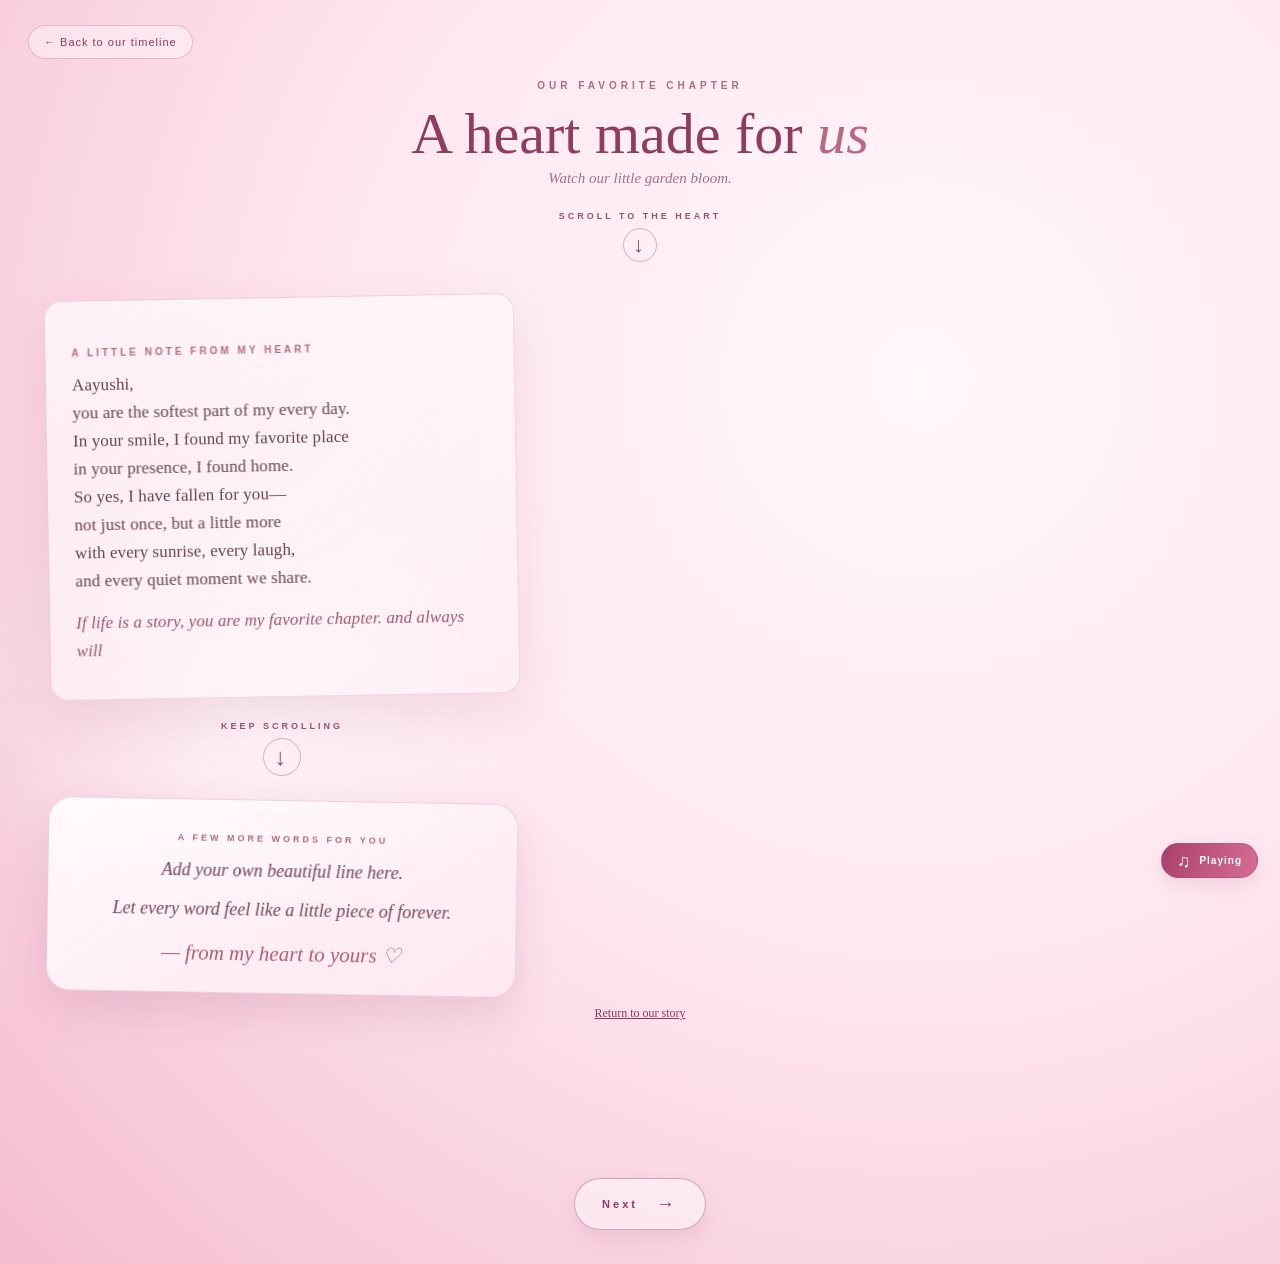
==== commit aa1bc4e4: "Synchronize music across love pages Co-authored-by: Copilot <223556219+Copilot@users.noreply.github." ====
--- a/heart.html
+++ b/heart.html
@@ -8,6 +8,7 @@
     <script type="text/javascript" src="js/jquery.js"></script>
     <script type="text/javascript" src="js/garden.js"></script>
     <script type="text/javascript" src="js/functions.js"></script>
+    <script type="text/javascript" src="js/music-sync.js"></script>
 </head>
 <body class="heart-page">
     <audio id="heartSong" autoplay loop preload="auto">
@@ -143,14 +144,22 @@
                 label.textContent = isPlaying ? "Playing" : "Play song";
             }
             function tryToPlay() {
+                window.LoveMusicSync.claim("heart");
                 song.play().then(function () {
                     updateMusicState(true);
                 }).catch(function () {
+                    window.LoveMusicSync.release("heart");
                     updateMusicState(false);
                 });
             }
-            song.addEventListener("play", function () { updateMusicState(true); });
-            song.addEventListener("pause", function () { updateMusicState(false); });
+            song.addEventListener("play", function () {
+                window.LoveMusicSync.claim("heart");
+                updateMusicState(true);
+            });
+            song.addEventListener("pause", function () {
+                window.LoveMusicSync.release("heart");
+                updateMusicState(false);
+            });
             toggle.addEventListener("click", function () {
                 if (song.paused) {
                     tryToPlay();
@@ -158,6 +167,11 @@
                     song.pause();
                 }
             });
+            window.LoveMusicSync.watch("heart", song);
+            window.addEventListener("pagehide", function () {
+                song.pause();
+                window.LoveMusicSync.release("heart");
+            });
             tryToPlay();
         }());
     </script>
--- a/css/default.css
+++ b/css/default.css
@@ -28,4 +28,5 @@
 @media(max-width:600px){.heart-page #words{width:240px!important;top:148px!important;padding:0!important;font-size:11px!important}.heart-page #messages{max-width:240px;font-size:11px!important;line-height:1.25}.heart-page #elapseClock{font-size:10px}.heart-page #elapseClock .digit{font-size:18px}.heart-page #loveu{font-size:15px}}
 .heart-page #content{display:grid!important;grid-template-columns:minmax(360px,470px) minmax(0,670px);align-items:center;gap:46px;width:min(100%,1186px)!important;max-width:1186px!important}.heart-copy-column{display:flex;flex-direction:column;align-items:center;gap:24px;min-width:0}.heart-copy-column #code{width:100%!important;max-width:470px;margin:0!important}.heart-copy-column .heart-writing-card{width:100%;margin:0}.heart-page #loveHeart{grid-column:2;grid-row:1;width:670px;height:625px}.heart-next-cue{order:0}.heart-writing-card{order:0}
 @media(max-width:900px){.heart-page #content{display:flex!important;flex-direction:column!important;width:100%!important;max-width:100%!important;gap:26px}.heart-copy-column{width:100%;gap:22px}.heart-page #loveHeart{order:2;width:min(100%,670px);height:520px}.heart-page #words{left:50%!important}.heart-page #code{width:calc(100% - 40px)!important}.heart-copy-column .heart-writing-card{width:calc(100% - 40px)}}
-@media(max-width:900px){.heart-copy-column #code{order:1}.heart-copy-column .heart-next-cue{order:2}.heart-copy-column .heart-writing-card{order:3}}+@media(max-width:900px){.heart-copy-column #code{order:1}.heart-copy-column .heart-next-cue{order:2}.heart-copy-column .heart-writing-card{order:3}}
+@media(min-width:901px){.heart-page #content{box-sizing:border-box;width:calc(100% - 40px)!important;grid-template-columns:minmax(0,470px) minmax(0,1fr);gap:clamp(22px,4vw,46px)}.heart-page #loveHeart{width:100%;max-width:670px;justify-self:end}}
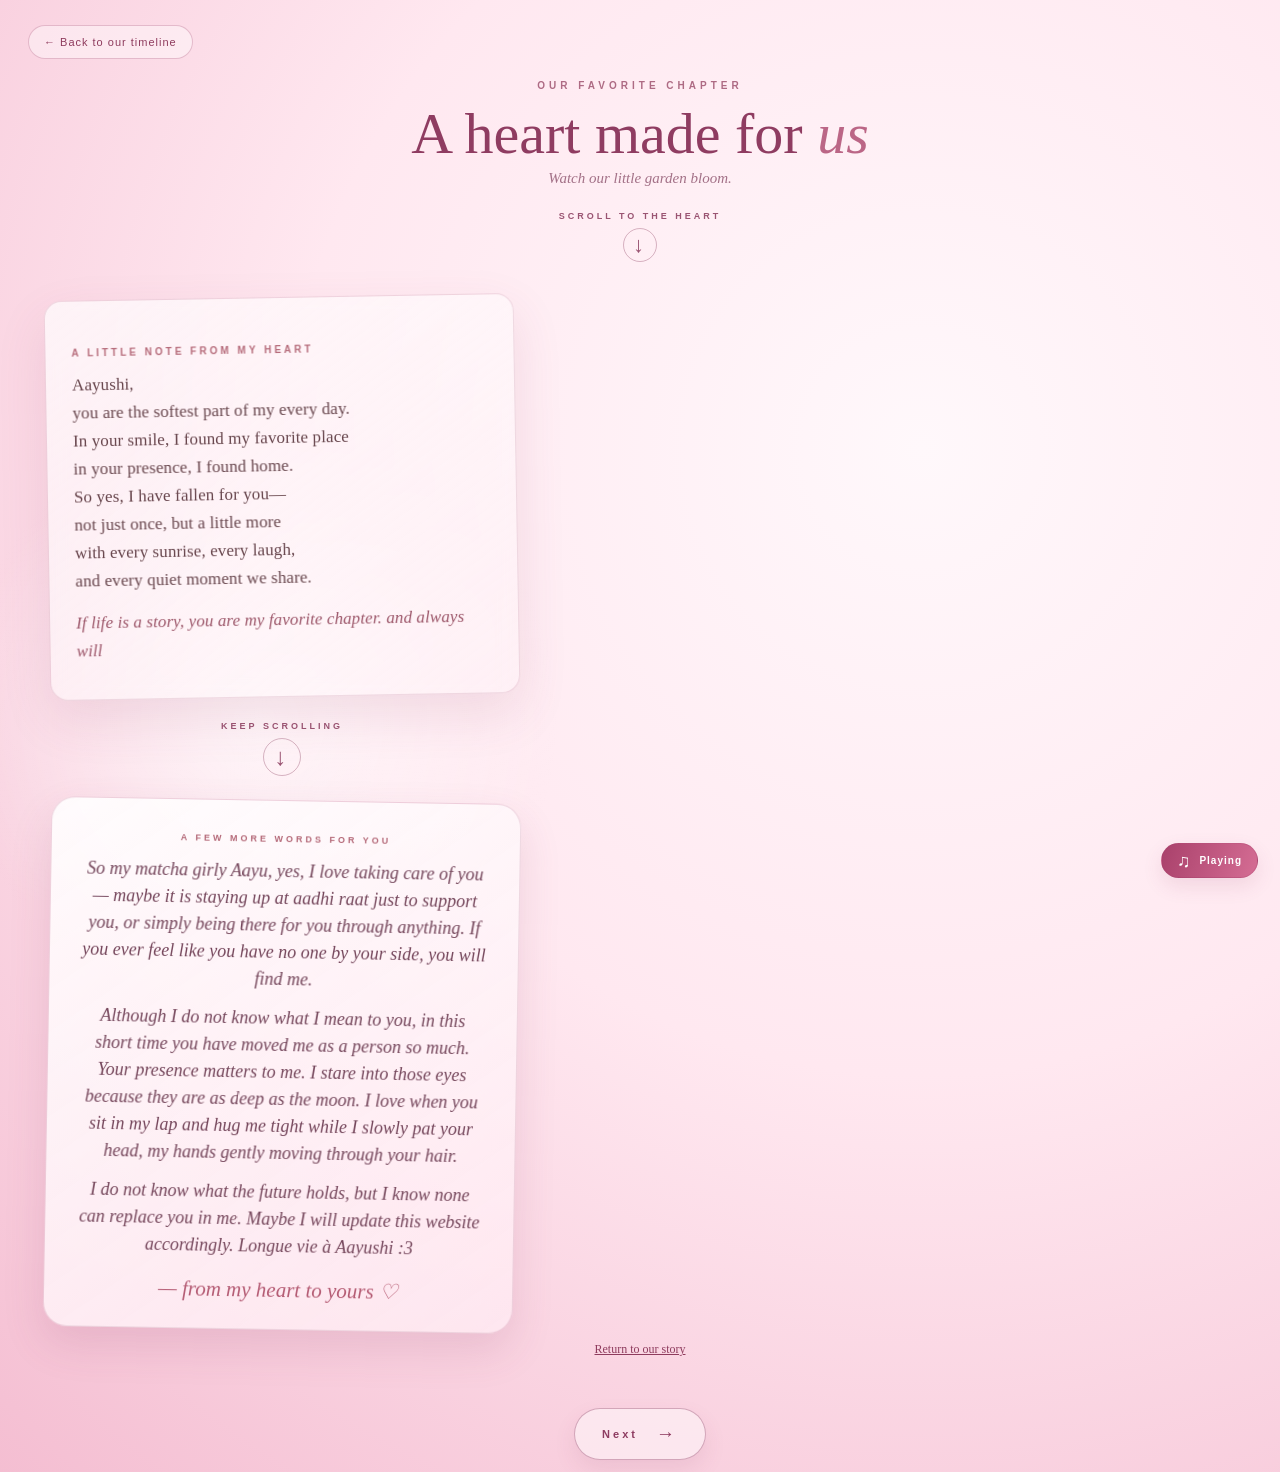
==== commit 0dd7d8c3: "Update heart page message Co-authored-by: Copilot <223556219+Copilot@users.noreply.github.com>" ====
--- a/heart.html
+++ b/heart.html
@@ -49,8 +49,9 @@
               </a>
               <section class="heart-writing-card" aria-label="A space for your message">
                 <span class="writing-kicker">A few more words for you</span>
-                <p class="writing-line">Add your own beautiful line here.</p>
-                <p class="writing-line">Let every word feel like a little piece of forever.</p>
+                <p class="writing-line">So my matcha girly Aayu, yes, I love taking care of you — maybe it is staying up at aadhi raat just to support you, or simply being there for you through anything. If you ever feel like you have no one by your side, you will find me.</p>
+                <p class="writing-line">Although I do not know what I mean to you, in this short time you have moved me as a person so much. Your presence matters to me. I stare into those eyes because they are as deep as the moon. I love when you sit in my lap and hug me tight while I slowly pat your head, my hands gently moving through your hair.</p>
+                <p class="writing-line">I do not know what the future holds, but I know none can replace you in me. Maybe I will update this website accordingly. Longue vie à Aayushi :3</p>
                 <p class="writing-signature">— from my heart to yours ♡</p>
               </section>
             </div>
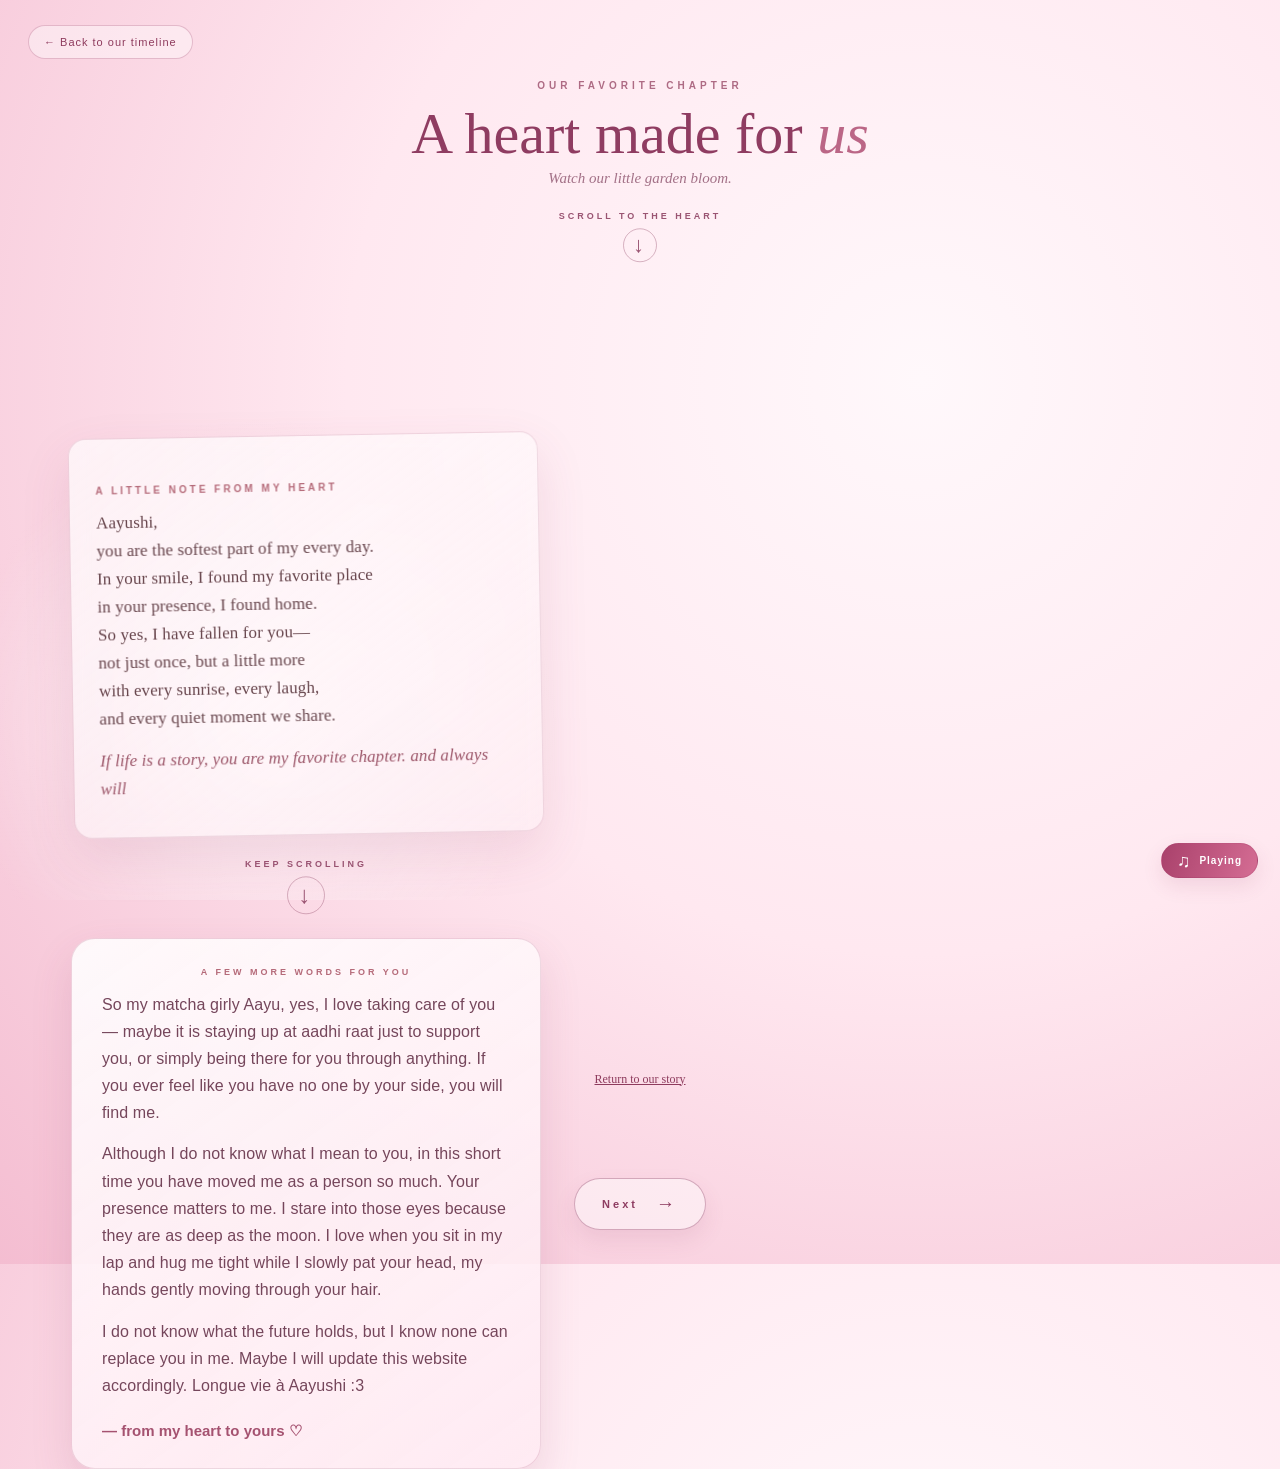
==== commit 23293b65: "Refine heart message typography Co-authored-by: Copilot <223556219+Copilot@users.noreply.github.com>" ====
--- a/heart.html
+++ b/heart.html
@@ -4,7 +4,7 @@
     <meta charset="UTF-8">
     <meta name="viewport" content="width=device-width, initial-scale=1.0">
     <title>Our Heart | Our Love Story</title>
-    <link href="css/default.css" type="text/css" rel="stylesheet">
+    <link href="css/default.css?v=font-update" type="text/css" rel="stylesheet">
     <script type="text/javascript" src="js/jquery.js"></script>
     <script type="text/javascript" src="js/garden.js"></script>
     <script type="text/javascript" src="js/functions.js"></script>
--- a/css/default.css
+++ b/css/default.css
@@ -29,4 +29,6 @@
 .heart-page #content{display:grid!important;grid-template-columns:minmax(360px,470px) minmax(0,670px);align-items:center;gap:46px;width:min(100%,1186px)!important;max-width:1186px!important}.heart-copy-column{display:flex;flex-direction:column;align-items:center;gap:24px;min-width:0}.heart-copy-column #code{width:100%!important;max-width:470px;margin:0!important}.heart-copy-column .heart-writing-card{width:100%;margin:0}.heart-page #loveHeart{grid-column:2;grid-row:1;width:670px;height:625px}.heart-next-cue{order:0}.heart-writing-card{order:0}
 @media(max-width:900px){.heart-page #content{display:flex!important;flex-direction:column!important;width:100%!important;max-width:100%!important;gap:26px}.heart-copy-column{width:100%;gap:22px}.heart-page #loveHeart{order:2;width:min(100%,670px);height:520px}.heart-page #words{left:50%!important}.heart-page #code{width:calc(100% - 40px)!important}.heart-copy-column .heart-writing-card{width:calc(100% - 40px)}}
 @media(max-width:900px){.heart-copy-column #code{order:1}.heart-copy-column .heart-next-cue{order:2}.heart-copy-column .heart-writing-card{order:3}}
-@media(min-width:901px){.heart-page #content{box-sizing:border-box;width:calc(100% - 40px)!important;grid-template-columns:minmax(0,470px) minmax(0,1fr);gap:clamp(22px,4vw,46px)}.heart-page #loveHeart{width:100%;max-width:670px;justify-self:end}}+@media(min-width:901px){.heart-page #content{box-sizing:border-box;width:calc(100% - 40px)!important;grid-template-columns:minmax(0,470px) minmax(0,1fr);gap:clamp(22px,4vw,46px)}.heart-page #loveHeart{width:100%;max-width:670px;justify-self:end}}
+.heart-writing-card{padding:28px 30px 25px;text-align:left;transform:none}.heart-writing-card .writing-line{margin:14px 0 0;color:#75465b;font:400 16px/1.7 "Avenir Next","Segoe UI",Arial,sans-serif;letter-spacing:.1px}.heart-writing-card .writing-signature{margin:21px 0 0;color:#a55270;font:600 15px/1.5 "Avenir Next","Segoe UI",Arial,sans-serif}.heart-writing-card .writing-kicker{display:block;text-align:center}
+@media(max-width:600px){.heart-writing-card{padding:23px 19px 22px}.heart-writing-card .writing-line{font-size:14px;line-height:1.65}.heart-writing-card .writing-signature{font-size:14px;line-height:1.45}}
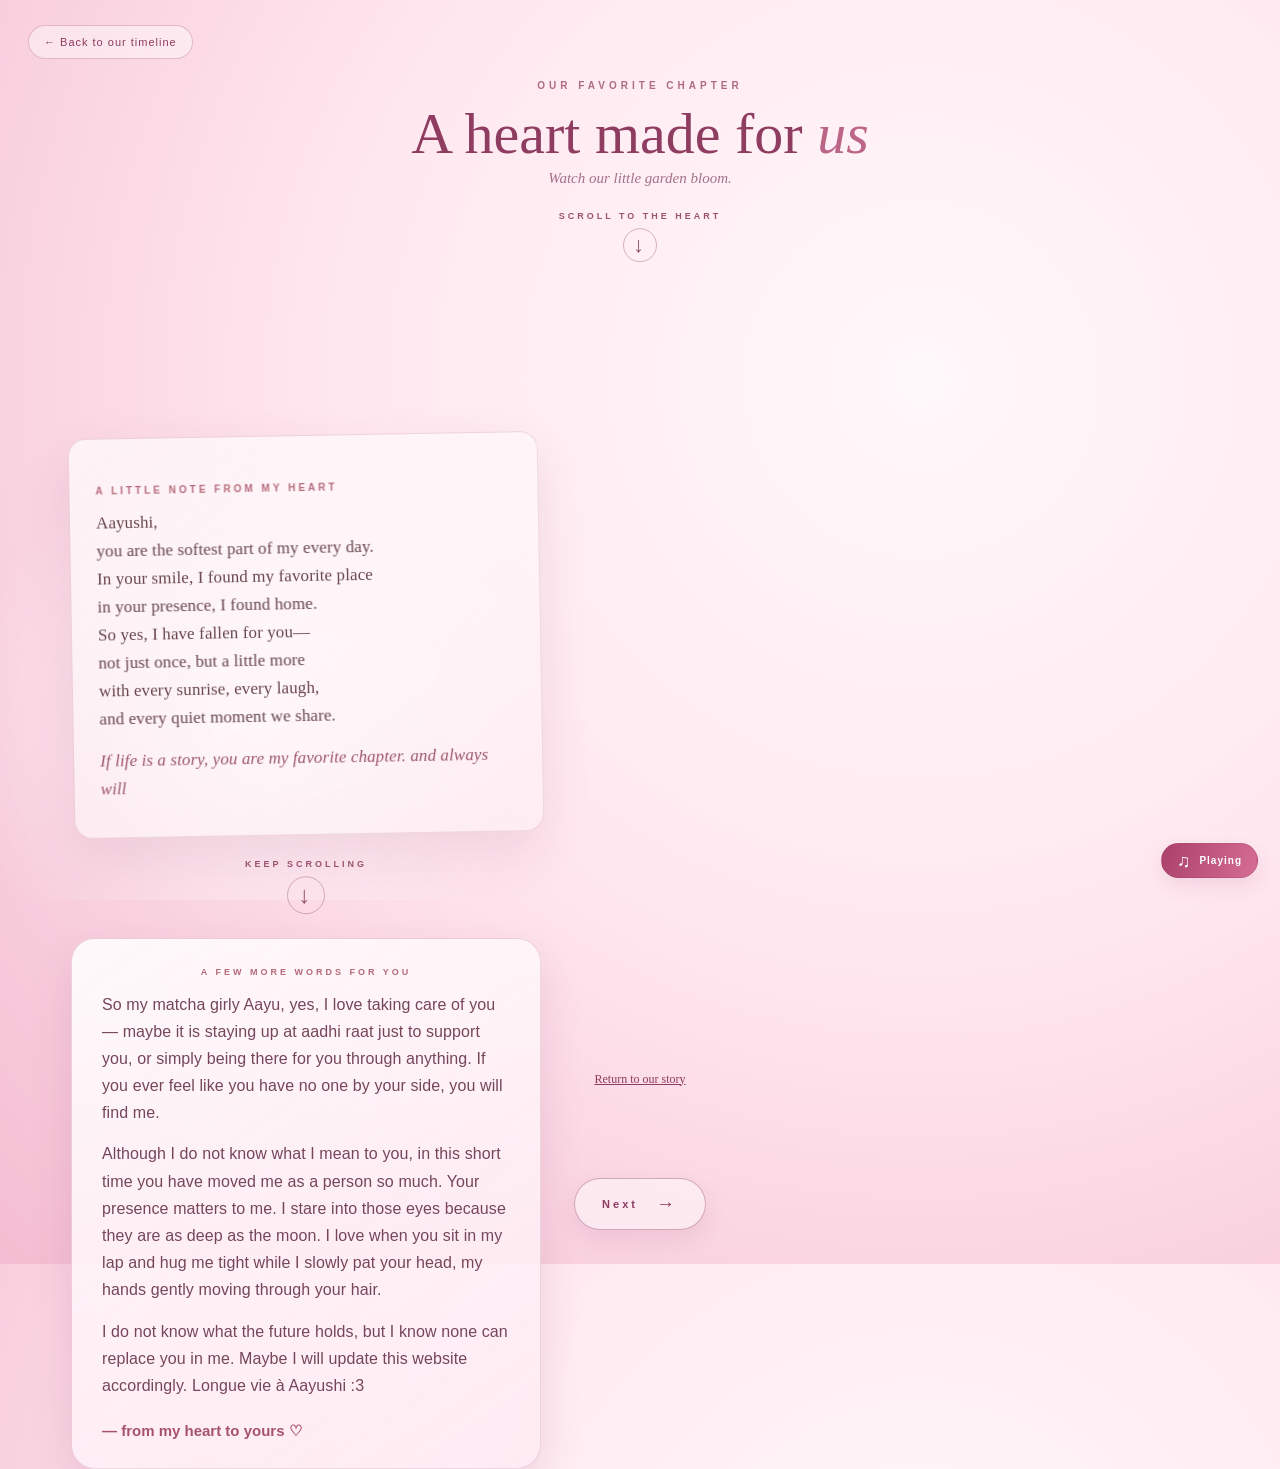
==== commit 73f8cc38: "Fix heart page autoplay Co-authored-by: Copilot <223556219+Copilot@users.noreply.github.com>" ====
--- a/heart.html
+++ b/heart.html
@@ -11,7 +11,7 @@
     <script type="text/javascript" src="js/music-sync.js"></script>
 </head>
 <body class="heart-page">
-    <audio id="heartSong" autoplay loop preload="auto">
+    <audio id="heartSong" autoplay loop preload="auto" playsinline>
         <source src="LIGHT%20IT%20UP.mp3" type="audio/mpeg">
     </audio>
     <button id="heartMusicToggle" class="heart-music-toggle" type="button" aria-pressed="false"
@@ -142,16 +142,29 @@
                 toggle.classList.toggle("heart-music-playing", isPlaying);
                 toggle.setAttribute("aria-pressed", String(isPlaying));
                 toggle.setAttribute("aria-label", isPlaying ? "Pause Light It Up" : "Play Light It Up");
-                label.textContent = isPlaying ? "Playing" : "Play song";
+                label.textContent = isPlaying ? (song.muted ? "Tap for sound" : "Playing") : "Play song";
             }
             function tryToPlay() {
                 window.LoveMusicSync.claim("heart");
                 song.play().then(function () {
                     updateMusicState(true);
                 }).catch(function () {
-                    window.LoveMusicSync.release("heart");
-                    updateMusicState(false);
+                    song.muted = true;
+                    song.play().then(function () {
+                        updateMusicState(true);
+                    }).catch(function () {
+                        window.LoveMusicSync.release("heart");
+                        updateMusicState(false);
+                    });
                 });
+            }
+            function enableSound() {
+                if (song.paused) {
+                    tryToPlay();
+                    return;
+                }
+                song.muted = false;
+                updateMusicState(true);
             }
             song.addEventListener("play", function () {
                 window.LoveMusicSync.claim("heart");
@@ -163,10 +176,14 @@
             });
             toggle.addEventListener("click", function () {
                 if (song.paused) {
+                    song.muted = false;
                     tryToPlay();
                 } else {
                     song.pause();
                 }
+            });
+            ["pointerdown", "keydown", "touchstart"].forEach(function (eventName) {
+                window.addEventListener(eventName, enableSound, { once: true, passive: true });
             });
             window.LoveMusicSync.watch("heart", song);
             window.addEventListener("pagehide", function () {
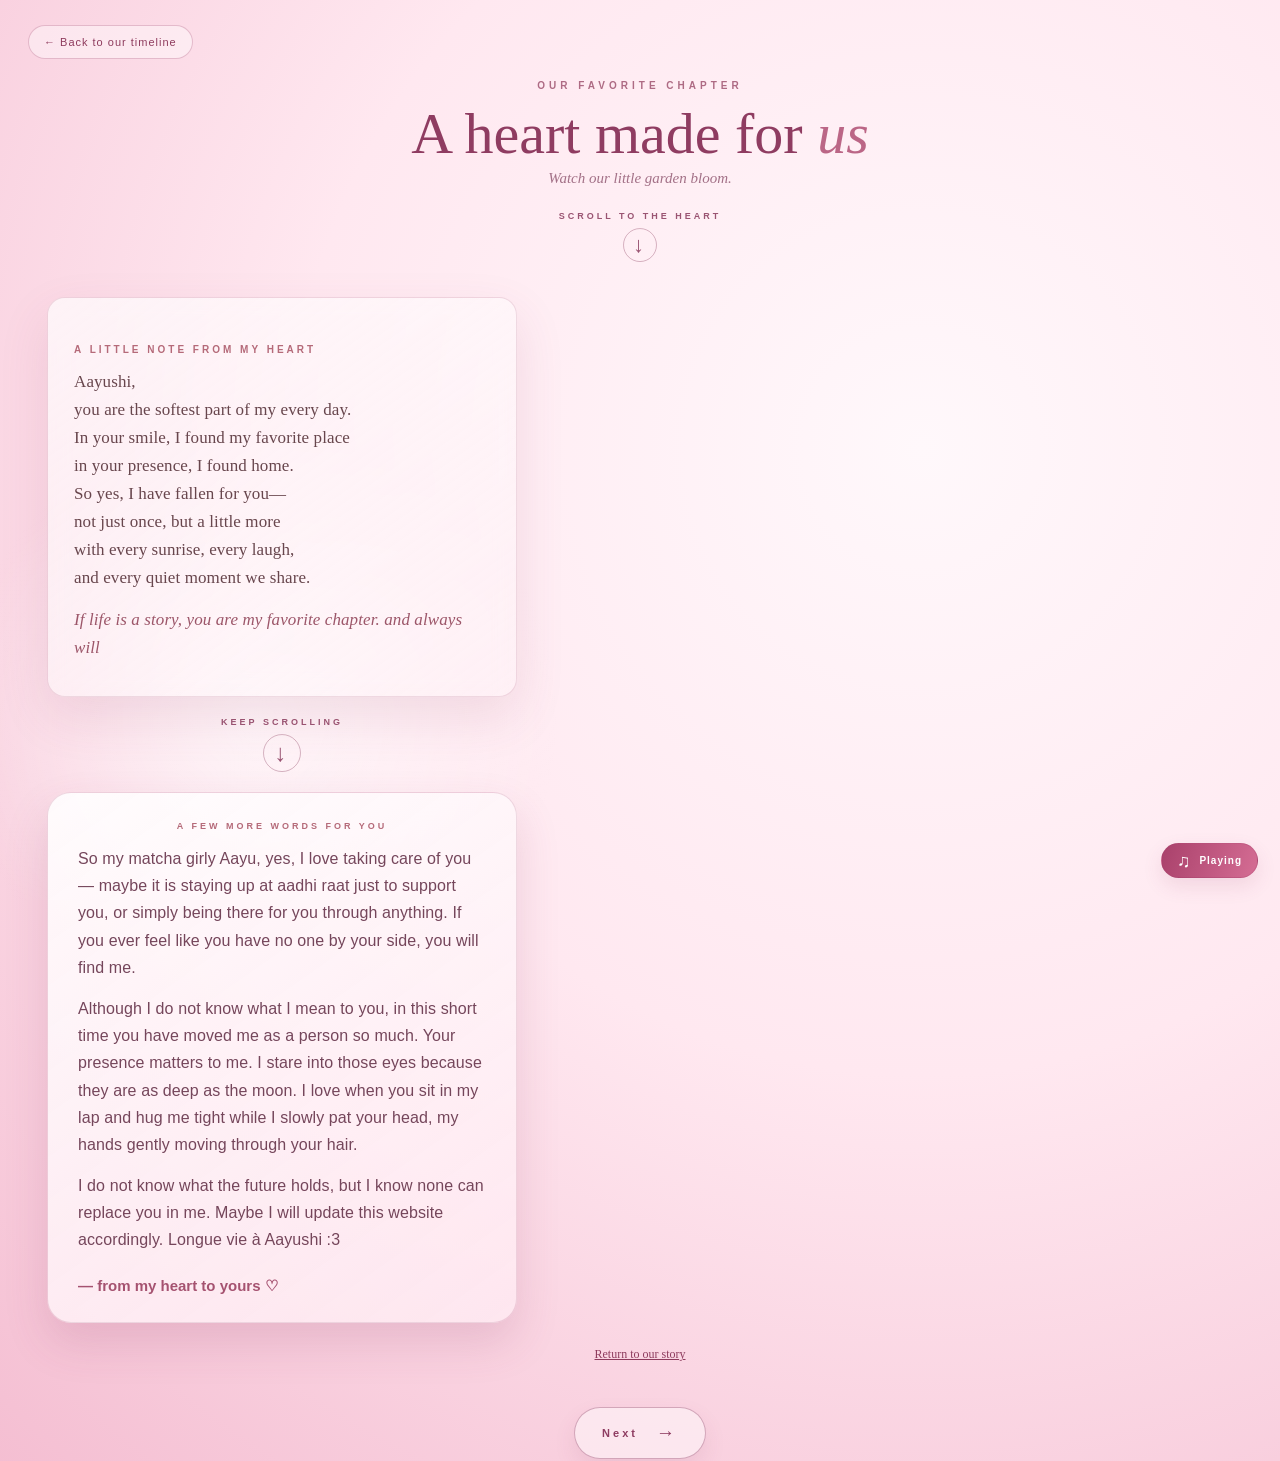
==== commit 8175b5f2: "Link feedback button to Instagram Co-authored-by: Copilot <223556219+Copilot@users.noreply.github.co" ====
--- a/heart.html
+++ b/heart.html
@@ -86,11 +86,10 @@
                 <button class="feedback-choice" type="button" data-answer="yes">Yes, I loved it</button>
                 <button class="feedback-choice feedback-choice-soft" type="button" data-answer="no">No</button>
             </div>
-            <form id="feelingForm" class="feeling-form" hidden>
-                <label for="feelingInput">Tell me what you feel</label>
-                <textarea id="feelingInput" rows="3" maxlength="240" placeholder="Write from your heart..."></textarea>
-                <button class="feedback-submit" type="submit">Text me on Insta what you felt ♡</button>
-            </form>
+            <div id="feelingForm" class="feeling-form" hidden>
+                <a class="feedback-submit" href="https://www.instagram.com/" target="_blank"
+                    rel="noopener noreferrer">Text me on Insta what you felt ♡</a>
+            </div>
             <p id="feedbackResult" class="feedback-result" role="status" aria-live="polite"></p>
         </div>
     </div>
--- a/css/default.css
+++ b/css/default.css
@@ -31,4 +31,6 @@
 @media(max-width:900px){.heart-copy-column #code{order:1}.heart-copy-column .heart-next-cue{order:2}.heart-copy-column .heart-writing-card{order:3}}
 @media(min-width:901px){.heart-page #content{box-sizing:border-box;width:calc(100% - 40px)!important;grid-template-columns:minmax(0,470px) minmax(0,1fr);gap:clamp(22px,4vw,46px)}.heart-page #loveHeart{width:100%;max-width:670px;justify-self:end}}
 .heart-writing-card{padding:28px 30px 25px;text-align:left;transform:none}.heart-writing-card .writing-line{margin:14px 0 0;color:#75465b;font:400 16px/1.7 "Avenir Next","Segoe UI",Arial,sans-serif;letter-spacing:.1px}.heart-writing-card .writing-signature{margin:21px 0 0;color:#a55270;font:600 15px/1.5 "Avenir Next","Segoe UI",Arial,sans-serif}.heart-writing-card .writing-kicker{display:block;text-align:center}
-@media(max-width:600px){.heart-writing-card{padding:23px 19px 22px}.heart-writing-card .writing-line{font-size:14px;line-height:1.65}.heart-writing-card .writing-signature{font-size:14px;line-height:1.45}}+@media(max-width:600px){.heart-writing-card{padding:23px 19px 22px}.heart-writing-card .writing-line{font-size:14px;line-height:1.65}.heart-writing-card .writing-signature{font-size:14px;line-height:1.45}}
+.heart-copy-column{gap:20px}.heart-copy-column #code{transform:none}.heart-copy-column .heart-writing-card{box-shadow:0 20px 44px rgba(145,59,98,.16)}
+@media(min-width:901px){.heart-page #copyright{margin-top:24px}.heart-page .next-step{padding-top:10px}}
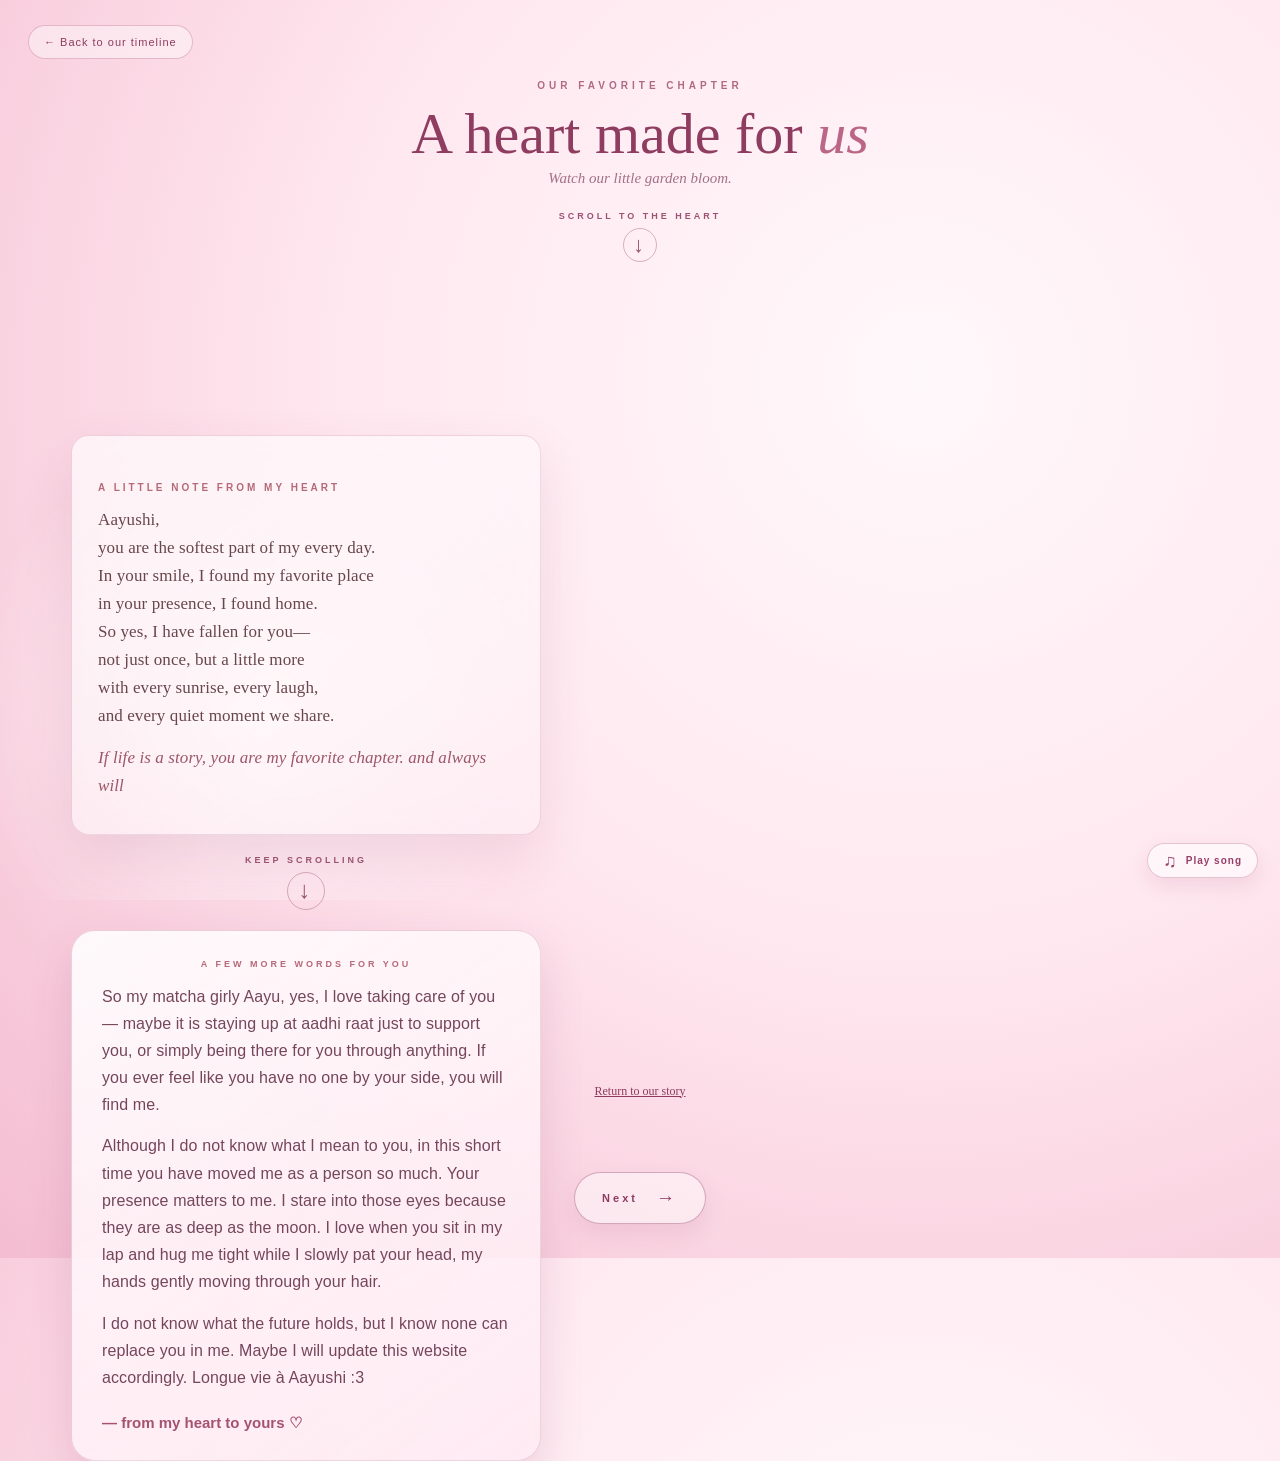
==== commit 705feb9a: "Set Instagram profile link Co-authored-by: Copilot <223556219+Copilot@users.noreply.github.com>" ====
--- a/heart.html
+++ b/heart.html
@@ -87,7 +87,7 @@
                 <button class="feedback-choice feedback-choice-soft" type="button" data-answer="no">No</button>
             </div>
             <div id="feelingForm" class="feeling-form" hidden>
-                <a class="feedback-submit" href="https://www.instagram.com/" target="_blank"
+                <a class="feedback-submit" href="https://www.instagram.com/sarthak7633/" target="_blank"
                     rel="noopener noreferrer">Text me on Insta what you felt ♡</a>
             </div>
             <p id="feedbackResult" class="feedback-result" role="status" aria-live="polite"></p>
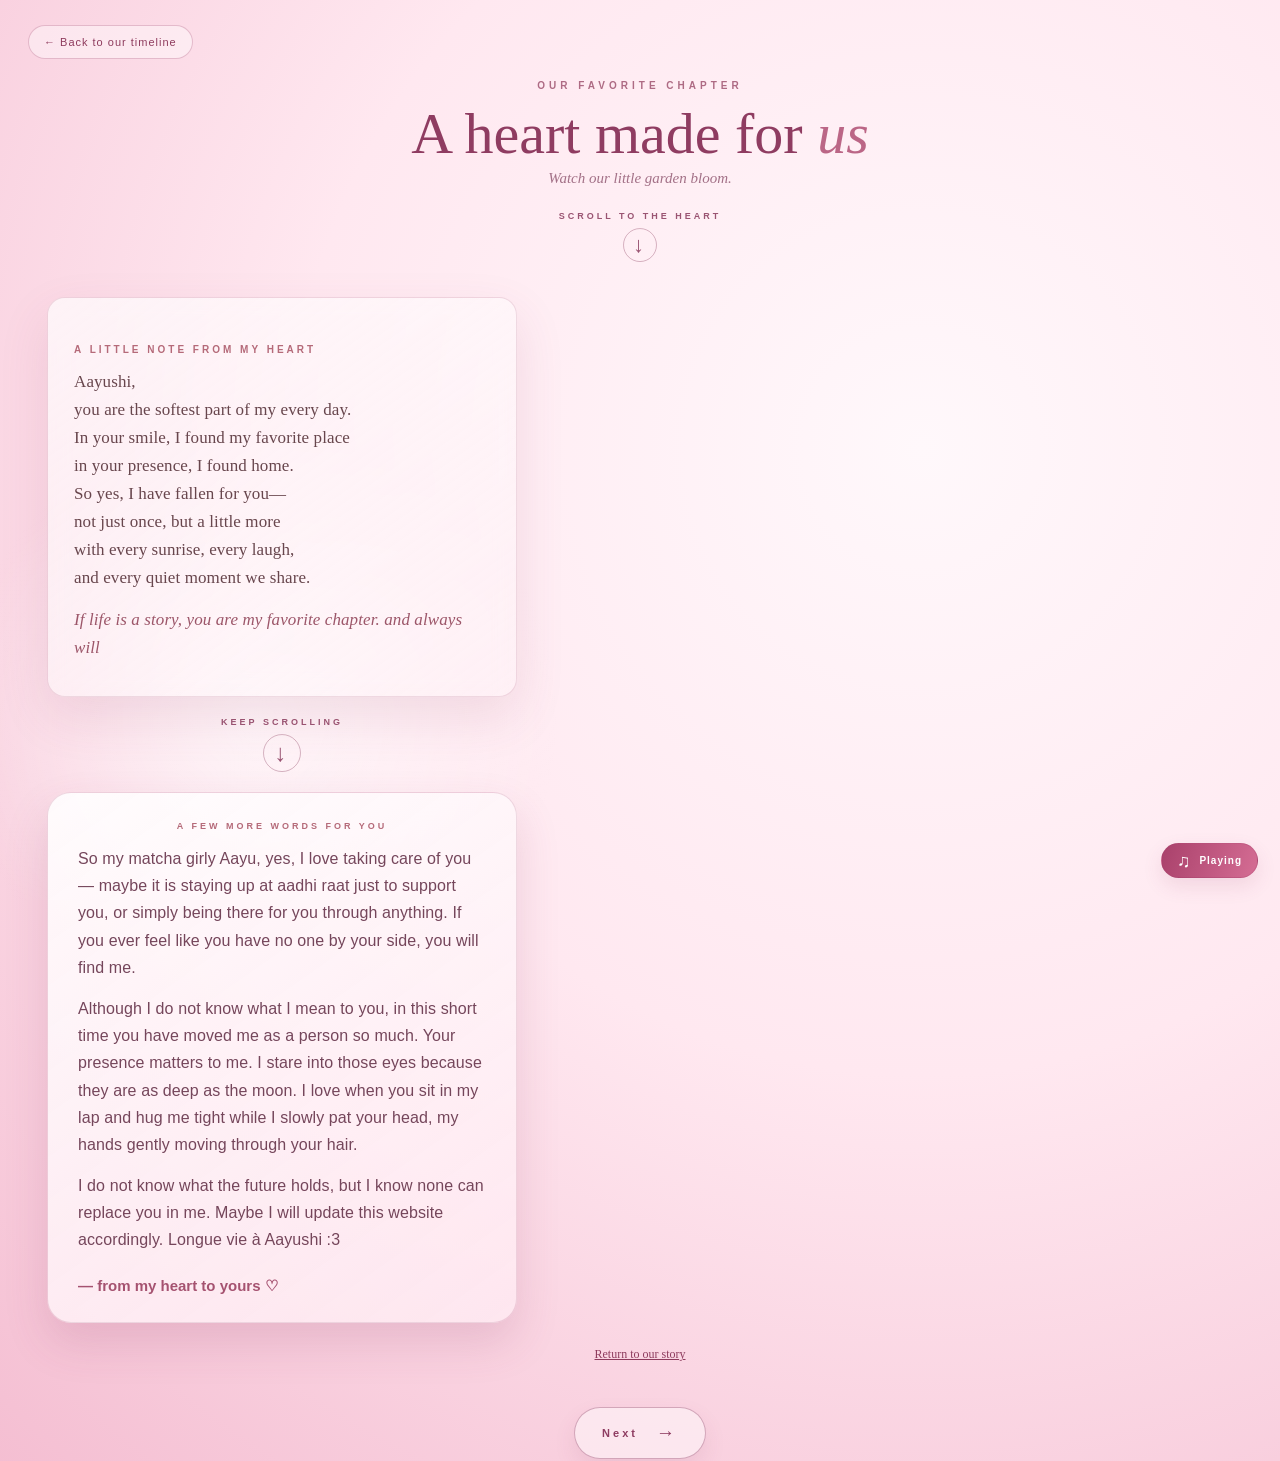
==== commit 2d008985: "Refresh feedback button script Co-authored-by: Copilot <223556219+Copilot@users.noreply.github.com>" ====
--- a/heart.html
+++ b/heart.html
@@ -192,6 +192,6 @@
             tryToPlay();
         }());
     </script>
-    <script type="text/javascript" src="js/heart-feedback.js"></script>
+    <script type="text/javascript" src="js/heart-feedback.js?v=next-fix"></script>
 </body>
 </html>
